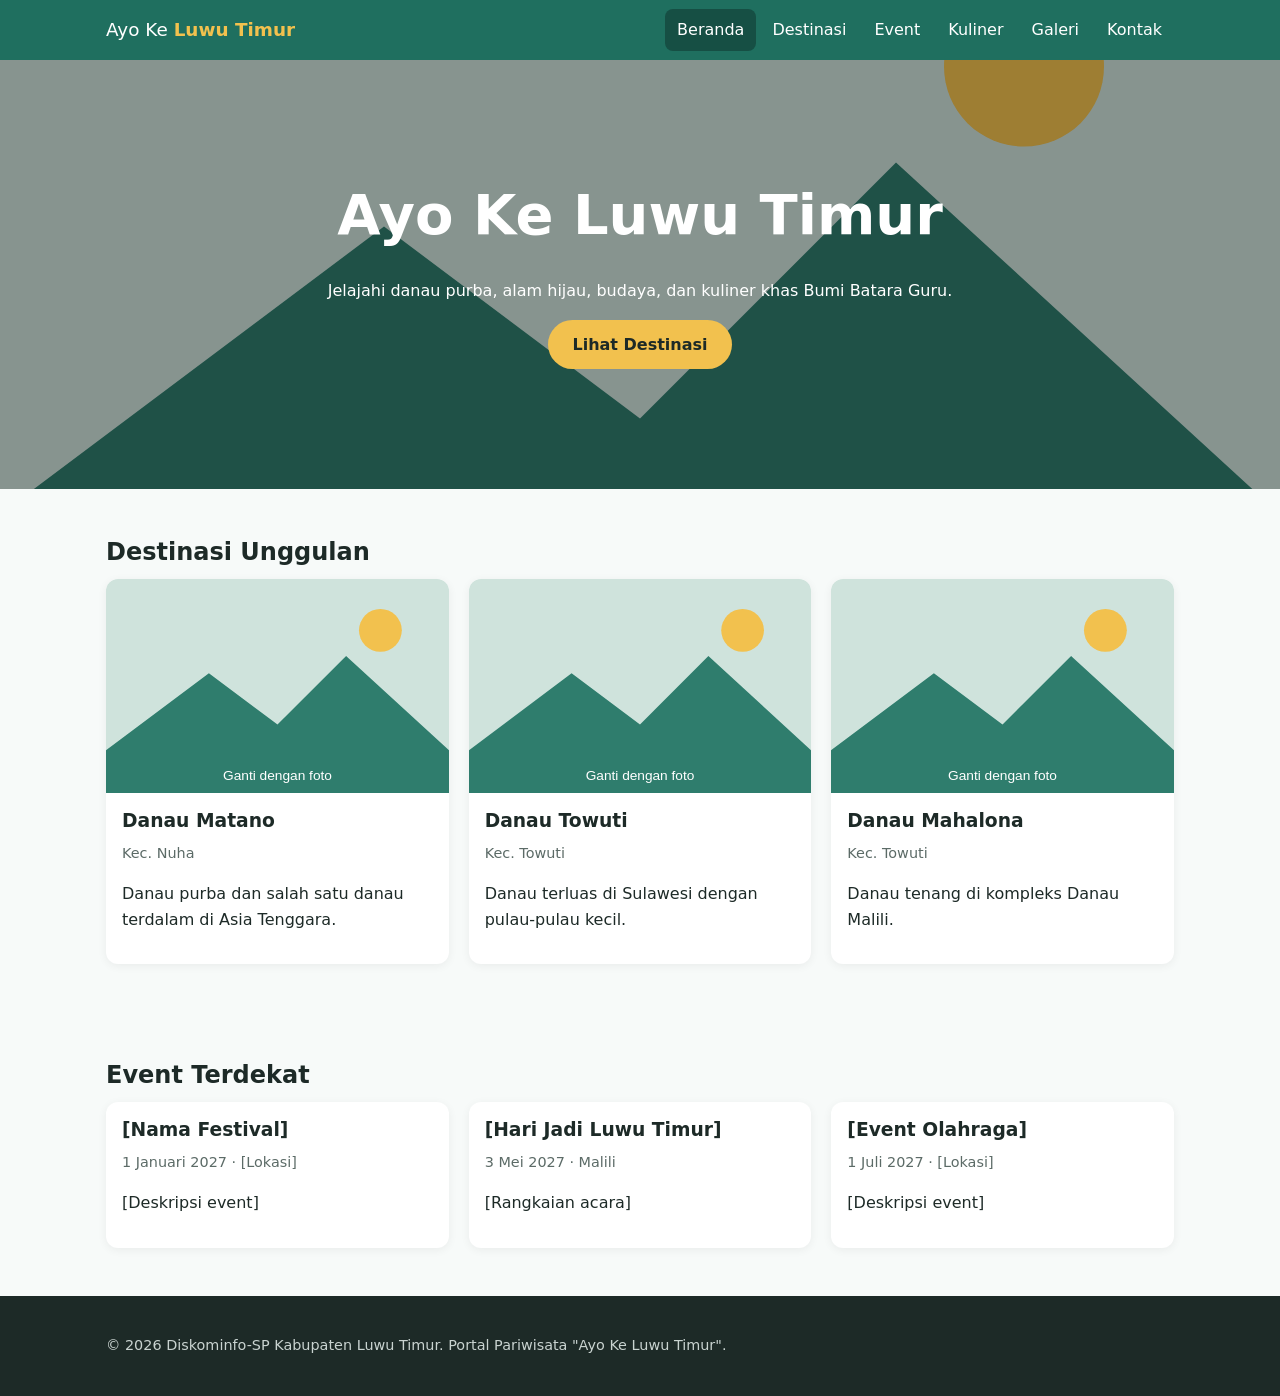
==== index.html @ ed0e29b9 "init: kerangka portal ayo ke luwu timur" ====
<!doctype html>
<html lang="id">
<head>
  <meta charset="utf-8">
  <meta name="viewport" content="width=device-width, initial-scale=1">
  <title>Beranda | Ayo Ke Luwu Timur</title>
  <meta name="description" content="Portal resmi pariwisata Kabupaten Luwu Timur.">
  <link rel="stylesheet" href="assets/css/style.css">
</head>
<body data-page="beranda">
  <header class="site-header">
    <div class="container nav-wrap">
      <a class="brand" href="index.html">Ayo Ke <strong>Luwu Timur</strong></a>
      <button class="nav-toggle" aria-label="Menu" aria-expanded="false">&#9776;</button>
      <nav class="nav">
        <a href="index.html" data-nav="beranda">Beranda</a>
        <a href="destinasi.html" data-nav="destinasi">Destinasi</a>
        <a href="event.html" data-nav="event">Event</a>
        <a href="kuliner.html" data-nav="kuliner">Kuliner</a>
        <a href="galeri.html" data-nav="galeri">Galeri</a>
        <a href="kontak.html" data-nav="kontak">Kontak</a>
      </nav>
    </div>
  </header>

  <main>
    <section class="hero">
      <div class="container">
        <h1>Ayo Ke Luwu Timur</h1>
        <p>Jelajahi danau purba, alam hijau, budaya, dan kuliner khas Bumi Batara Guru.</p>
        <a class="btn" href="destinasi.html">Lihat Destinasi</a>
      </div>
    </section>

    <section class="container section">
      <h2>Destinasi Unggulan</h2>
      <div class="grid" data-source="destinasi" data-limit="3"></div>
    </section>

    <section class="container section">
      <h2>Event Terdekat</h2>
      <div class="grid" data-source="event" data-limit="3"></div>
    </section>
  </main>

  <footer class="site-footer">
    <div class="container">
      <p>&copy; <span id="tahun"></span> Diskominfo-SP Kabupaten Luwu Timur. Portal Pariwisata "Ayo Ke Luwu Timur".</p>
    </div>
  </footer>
  <script src="data/konten.js"></script>
  <script src="assets/js/main.js"></script>
</body>
</html>
---- assets/css/style.css ----
:root {
  --hijau: #1f6f5f;
  --hijau-tua: #164f44;
  --kuning: #f2c14e;
  --teks: #1d2a27;
  --muted: #5c6b67;
  --bg: #f7faf9;
  --putih: #fff;
  --radius: 12px;
  --max: 1100px;
}
* { box-sizing: border-box; }
body { margin: 0; font-family: system-ui, -apple-system, "Segoe UI", Roboto, sans-serif; color: var(--teks); background: var(--bg); line-height: 1.6; }
img { max-width: 100%; display: block; }
a { color: var(--hijau); }
.container { max-width: var(--max); margin: 0 auto; padding: 0 16px; }
.section { padding: 48px 16px; }
h1, h2, h3 { line-height: 1.25; margin: 0 0 .5em; }

/* Header */
.site-header { background: var(--hijau); position: sticky; top: 0; z-index: 10; }
.nav-wrap { display: flex; align-items: center; justify-content: space-between; min-height: 60px; }
.brand { color: var(--putih); text-decoration: none; font-size: 1.15rem; }
.brand strong { color: var(--kuning); }
.nav { display: flex; gap: 4px; }
.nav a { color: var(--putih); text-decoration: none; padding: 8px 12px; border-radius: 8px; }
.nav a:hover, .nav a.active { background: var(--hijau-tua); }
.nav-toggle { display: none; background: none; border: 0; color: var(--putih); font-size: 1.6rem; cursor: pointer; }

/* Hero */
.hero { background: linear-gradient(rgba(0,0,0,.35), rgba(0,0,0,.35)), url("../img/placeholder.svg") center/cover; color: var(--putih); padding: 120px 0; text-align: center; }
.hero h1 { font-size: clamp(2rem, 6vw, 3.5rem); }
.page-hero { background: var(--hijau-tua); color: var(--putih); padding: 48px 0; }
.btn { display: inline-block; background: var(--kuning); color: var(--teks); padding: 12px 24px; border-radius: 999px; border: 0; font-weight: 600; text-decoration: none; cursor: pointer; font-size: 1rem; }

/* Grid & kartu */
.grid { display: grid; grid-template-columns: repeat(auto-fill, minmax(260px, 1fr)); gap: 20px; }
.card { background: var(--putih); border-radius: var(--radius); overflow: hidden; box-shadow: 0 2px 10px rgba(0,0,0,.06); }
.card img { aspect-ratio: 16/10; object-fit: cover; width: 100%; }
.card-body { padding: 16px; }
.meta { color: var(--muted); font-size: .9rem; margin: 0 0 .5em; }
.search { width: 100%; padding: 12px 16px; border: 1px solid #cfd8d5; border-radius: 999px; margin-bottom: 24px; font-size: 1rem; }

/* Galeri */
.gallery { display: grid; grid-template-columns: repeat(auto-fill, minmax(220px, 1fr)); gap: 12px; }
.gallery figure { margin: 0; background: var(--putih); border-radius: var(--radius); overflow: hidden; }
.gallery img { aspect-ratio: 4/3; object-fit: cover; width: 100%; }
.gallery figcaption { padding: 8px 12px; font-size: .9rem; }

/* Kontak */
.two-col { display: grid; grid-template-columns: 1fr 1fr; gap: 32px; }
.form label { display: block; margin-bottom: 12px; font-weight: 600; }
.form input, .form textarea { display: block; width: 100%; margin-top: 4px; padding: 10px 12px; border: 1px solid #cfd8d5; border-radius: 8px; font: inherit; }

/* Footer */
.site-footer { background: var(--teks); color: #c9d3d0; padding: 24px 0; font-size: .9rem; }

/* Responsif */
@media (max-width: 768px) {
  .nav-toggle { display: block; }
  .nav { display: none; position: absolute; top: 60px; left: 0; right: 0; background: var(--hijau); flex-direction: column; padding: 8px 16px 16px; }
  .nav.open { display: flex; }
  .two-col { grid-template-columns: 1fr; }
  .hero { padding: 80px 0; }
}
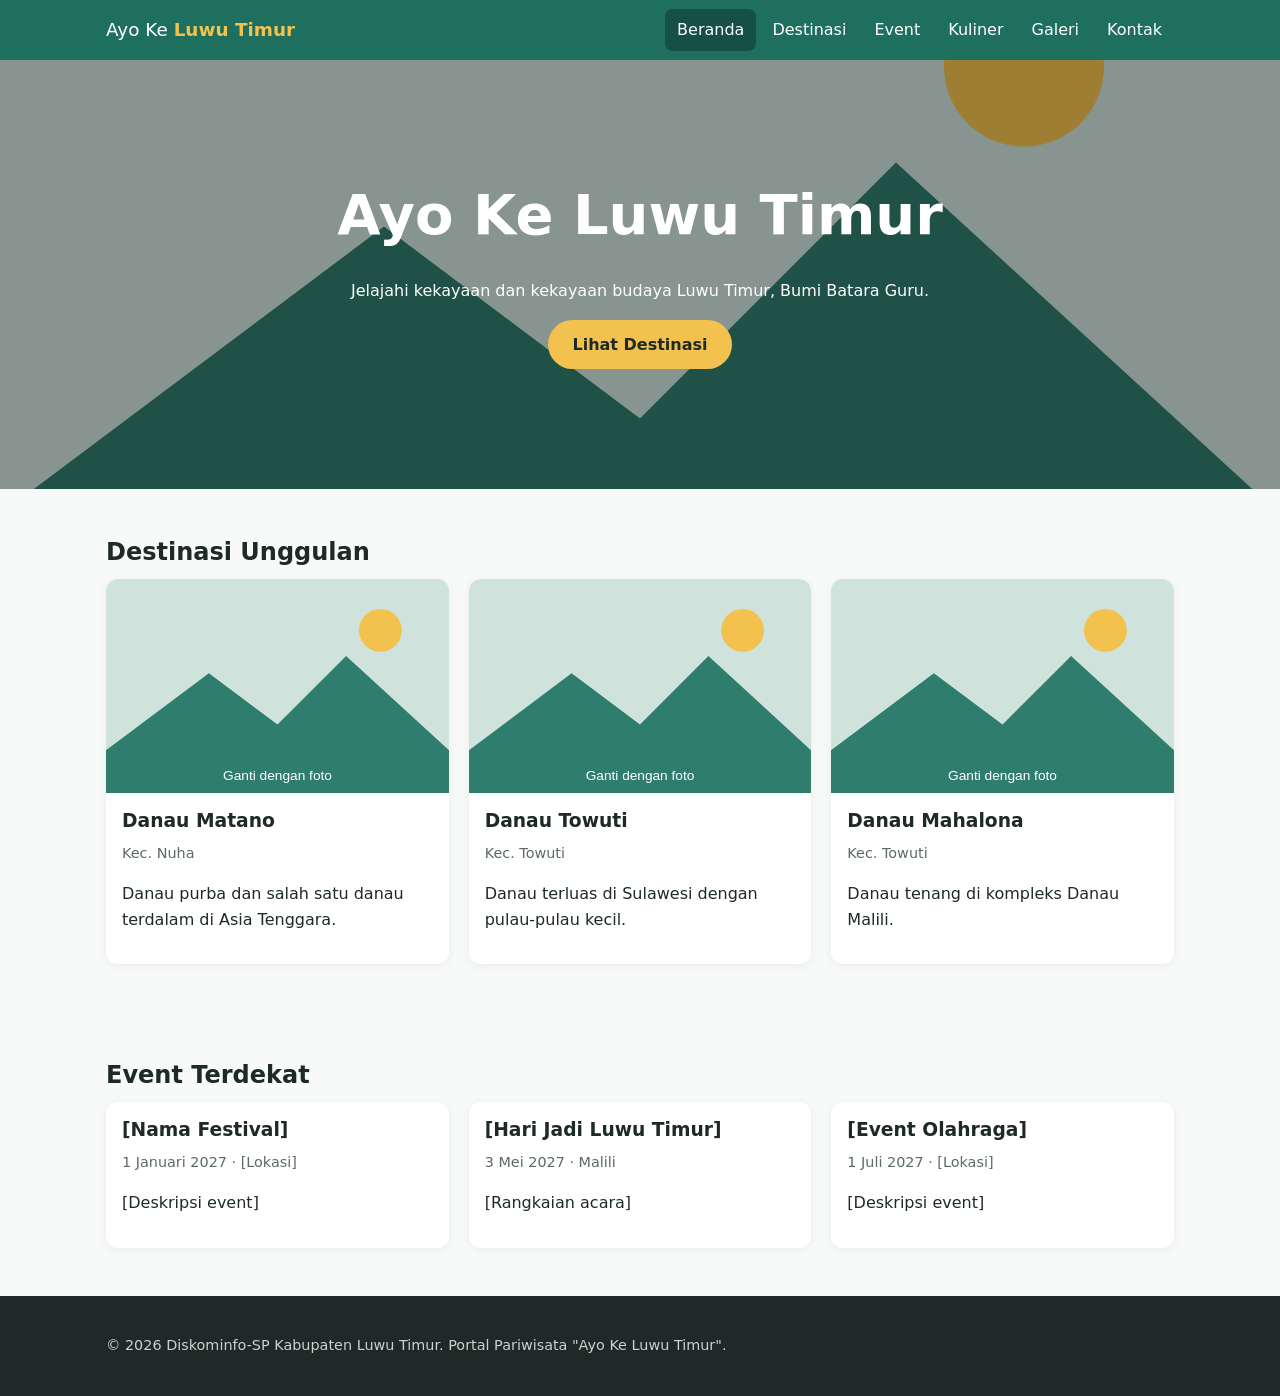
==== commit 7f44849b: "feat: ubah tagline beranda" ====
--- a/index.html
+++ b/index.html
@@ -27,7 +27,7 @@
     <section class="hero">
       <div class="container">
         <h1>Ayo Ke Luwu Timur</h1>
-        <p>Jelajahi danau purba, alam hijau, budaya, dan kuliner khas Bumi Batara Guru.</p>
+        <p>Jelajahi kekayaan dan kekayaan budaya Luwu Timur, Bumi Batara Guru.</p>
         <a class="btn" href="destinasi.html">Lihat Destinasi</a>
       </div>
     </section>
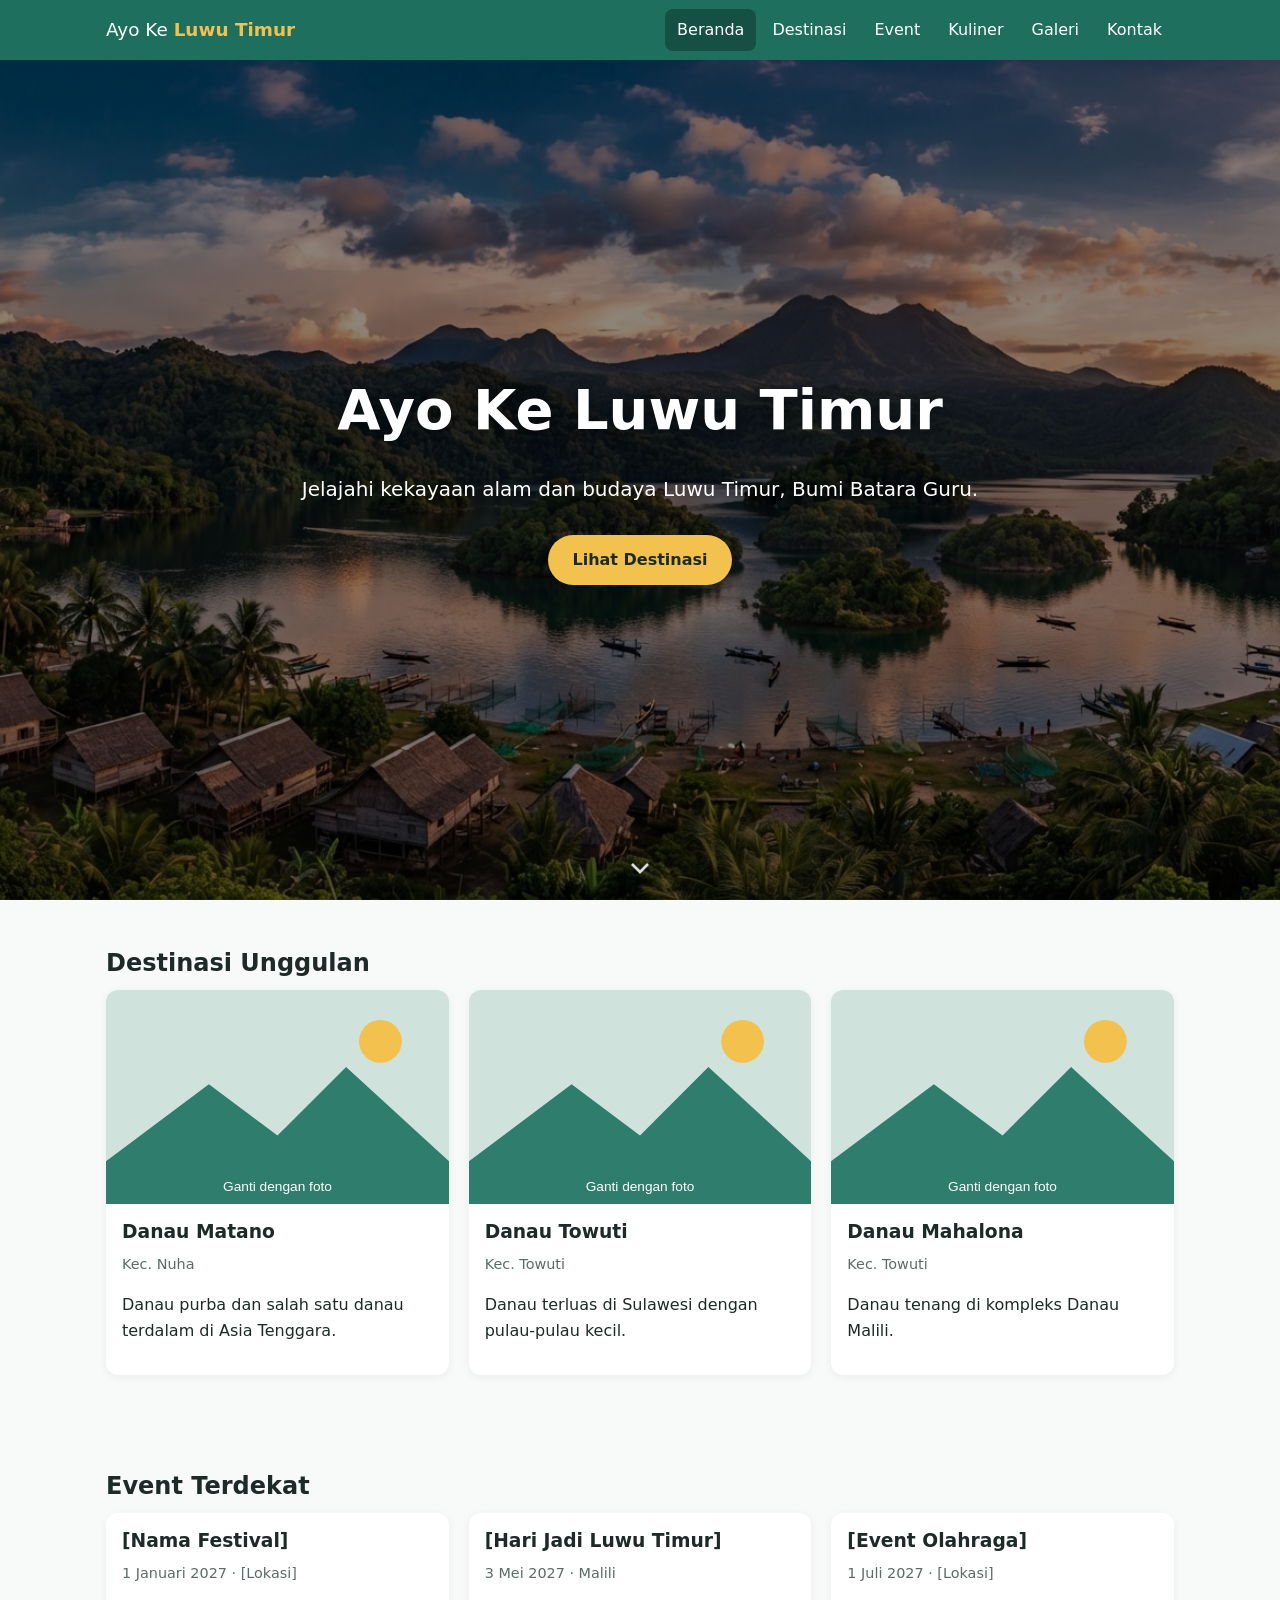
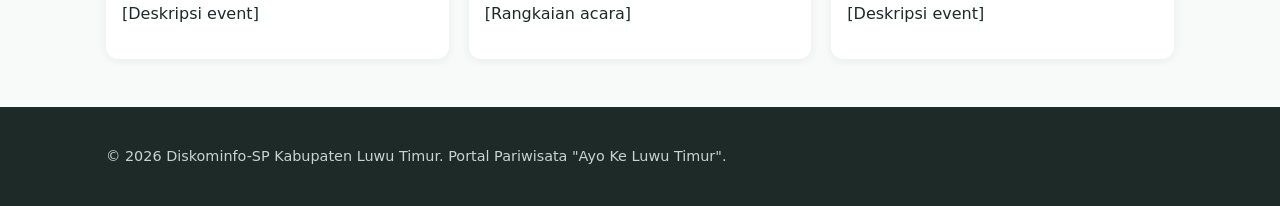
==== commit 8addb1b7: "feat: hero foto layar penuh (closes #2)" ====
--- a/index.html
+++ b/index.html
@@ -25,14 +25,15 @@
 
   <main>
     <section class="hero">
-      <div class="container">
+      <div class="container hero-content">
         <h1>Ayo Ke Luwu Timur</h1>
-        <p>Jelajahi kekayaan dan kekayaan budaya Luwu Timur, Bumi Batara Guru.</p>
+        <p>Jelajahi kekayaan alam dan budaya Luwu Timur, Bumi Batara Guru.</p>
         <a class="btn" href="destinasi.html">Lihat Destinasi</a>
       </div>
+      <a class="hero-scroll" href="#unggulan" aria-label="Gulir ke bawah"><svg width="32" height="32" viewBox="0 0 24 24" fill="none" stroke="currentColor" stroke-width="2"><path d="M6 9l6 6 6-6"/></svg></a>
     </section>
 
-    <section class="container section">
+    <section class="container section" id="unggulan">
       <h2>Destinasi Unggulan</h2>
       <div class="grid" data-source="destinasi" data-limit="3"></div>
     </section>
--- a/assets/css/style.css
+++ b/assets/css/style.css
@@ -28,8 +28,35 @@
 .nav-toggle { display: none; background: none; border: 0; color: var(--putih); font-size: 1.6rem; cursor: pointer; }
 
 /* Hero */
-.hero { background: linear-gradient(rgba(0,0,0,.35), rgba(0,0,0,.35)), url("../img/placeholder.svg") center/cover; color: var(--putih); padding: 120px 0; text-align: center; }
-.hero h1 { font-size: clamp(2rem, 6vw, 3.5rem); }
+/* Hero: foto layar penuh (issue #2)
+   - Foto utama: assets/img/hero.jpg
+   - Jika hero.jpg belum ada, otomatis memakai placeholder.svg
+   - Lapisan gelap (rgba) agar judul & tombol tetap terbaca */
+.hero {
+  position: relative;
+  min-height: calc(100vh - 60px);   /* 60px = tinggi menu atas */
+  min-height: calc(100svh - 60px);  /* versi untuk HP modern */
+  display: flex;
+  align-items: center;
+  justify-content: center;
+  text-align: center;
+  color: var(--putih);
+  background-color: var(--hijau-tua);
+  background-image:
+    linear-gradient(rgba(0,0,0,.45), rgba(0,0,0,.45)),
+    url("../img/hero.jpg"),
+    url("../img/placeholder.svg");
+  background-size: cover;
+  background-position: center;
+  background-repeat: no-repeat;
+}
+.hero-content { padding: 0 16px; }
+.hero h1 { font-size: clamp(2rem, 6vw, 3.5rem); text-shadow: 0 2px 12px rgba(0,0,0,.4); }
+.hero p { font-size: clamp(1rem, 2.2vw, 1.25rem); margin: 0 0 1.5em; text-shadow: 0 1px 8px rgba(0,0,0,.4); }
+.hero-scroll { position: absolute; bottom: 16px; left: 50%; transform: translateX(-50%); color: var(--putih); text-decoration: none; line-height: 0; opacity: .85; animation: turun 1.8s infinite; }
+@keyframes turun { 0%,100% { transform: translate(-50%,0); } 50% { transform: translate(-50%,8px); } }
+html { scroll-behavior: smooth; }
+#unggulan { scroll-margin-top: 60px; }
 .page-hero { background: var(--hijau-tua); color: var(--putih); padding: 48px 0; }
 .btn { display: inline-block; background: var(--kuning); color: var(--teks); padding: 12px 24px; border-radius: 999px; border: 0; font-weight: 600; text-decoration: none; cursor: pointer; font-size: 1rem; }
 
@@ -61,5 +88,4 @@
   .nav { display: none; position: absolute; top: 60px; left: 0; right: 0; background: var(--hijau); flex-direction: column; padding: 8px 16px 16px; }
   .nav.open { display: flex; }
   .two-col { grid-template-columns: 1fr; }
-  .hero { padding: 80px 0; }
 }
